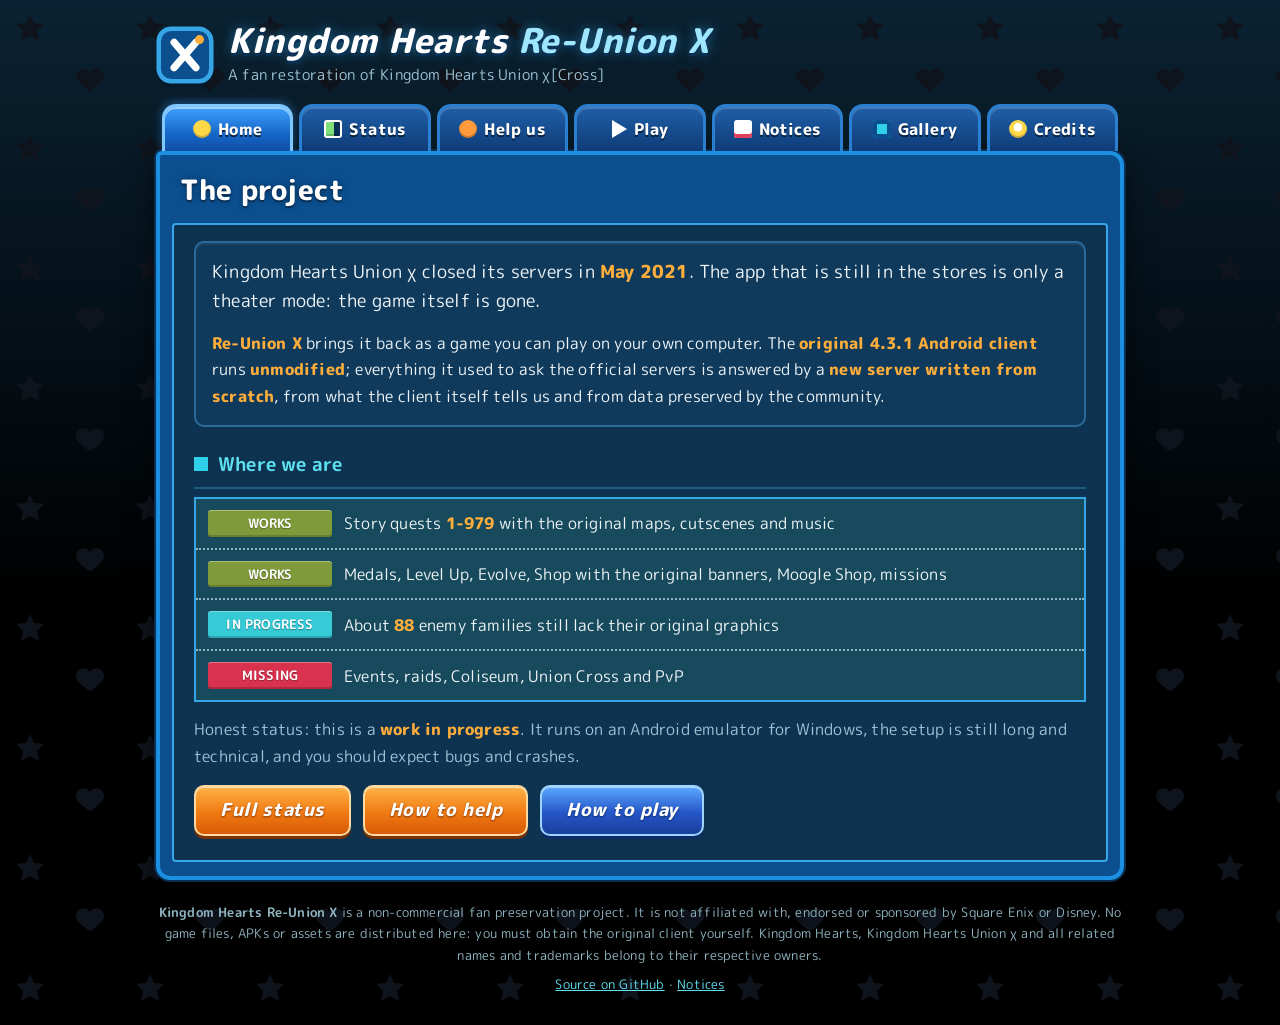
==== docs/index.html @ 9ff06677 "Project portal "Kingdom Hearts Re-Union X" on GitHub Pages (docs/index.html) Static site in the game" ====
<!doctype html>
<html lang="en">
<head>
<meta charset="utf-8">
<meta name="viewport" content="width=device-width,initial-scale=1">
<title>Kingdom Hearts Re-Union X</title>
<meta name="description" content="Kingdom Hearts Re-Union X: a non-commercial fan restoration of Kingdom Hearts Union χ. The original 4.3.1 client, unmodified, talks to a server written from scratch. Story quests 1-979 are playable again.">
<meta name="theme-color" content="#0b4f8f">
<meta property="og:type" content="website">
<meta property="og:title" content="Kingdom Hearts Re-Union X">
<meta property="og:description" content="Fan restoration of Kingdom Hearts Union χ: the original client and a new server. Story quests 1-979 are playable again. Status, how to help, how to play.">
<meta property="og:url" content="https://kxos.github.io/KH-UX-Dark-Road-Restoration/">
<meta name="twitter:card" content="summary">
<link rel="icon" type="image/svg+xml" href="data:image/svg+xml,%3Csvg%20xmlns='http://www.w3.org/2000/svg'%20viewBox='0%200%2064%2064'%3E%3Crect%20x='3'%20y='3'%20width='58'%20height='58'%20rx='14'%20fill='%230b4f8f'%20stroke='%2336a6e6'%20stroke-width='5'/%3E%3Cpath%20d='M20%2018l24%2028M44%2018L20%2046'%20stroke='%23fff'%20stroke-width='8'%20stroke-linecap='round'/%3E%3Ccircle%20cx='48'%20cy='15'%20r='5'%20fill='%23ffae3b'/%3E%3C/svg%3E">
<link rel="preconnect" href="https://fonts.googleapis.com">
<link rel="preconnect" href="https://fonts.gstatic.com" crossorigin>
<link rel="stylesheet" href="https://fonts.googleapis.com/css2?family=M+PLUS+Rounded+1c:wght@500;700;800&display=swap">
<link rel="stylesheet" href="site/style.css?v=1">
<script>document.documentElement.className += ' js';</script>
</head>
<body>
<!--
  Kingdom Hearts Re-Union X - project portal (GitHub Pages, served from docs/).
  Facts that change live in data files, not in this page:
    site/status.json   the status list (section Status); edit it and push, nothing to build.
    site/gallery.json  the gallery: [{"file": "name.png", "caption": "..."}], images in site/gallery/.
  See site/README.md. The Notices page (notices/) is generated by server/export-notices.js: do not edit it.
  No Square Enix / Disney assets here: the look is CSS and SVG drawn by hand.
-->
<header class="top">
  <div class="brand">
    <svg class="logo" viewBox="0 0 64 64" aria-hidden="true"><rect x="3" y="3" width="58" height="58" rx="14" fill="#0b4f8f" stroke="#36a6e6" stroke-width="5"/><path d="M20 18l24 28M44 18L20 46" stroke="#fff" stroke-width="8" stroke-linecap="round"/><circle cx="48" cy="15" r="5" fill="#ffae3b"/></svg>
    <div>
      <h1>Kingdom Hearts <span>Re-Union X</span></h1>
      <p class="sub">A fan restoration of Kingdom Hearts Union χ[Cross]</p>
    </div>
  </div>
  <nav class="tabs" aria-label="Sections">
    <a href="#home" data-tab="home"><i class="ic ic-home"></i>Home</a>
    <a href="#status" data-tab="status"><i class="ic ic-status"></i>Status</a>
    <a href="#help" data-tab="help"><i class="ic ic-help"></i>Help us</a>
    <a href="#play" data-tab="play"><i class="ic ic-play"></i>Play</a>
    <a href="#notices" data-tab="notices"><i class="ic ic-notices"></i>Notices</a>
    <a href="#gallery" data-tab="gallery"><i class="ic ic-gallery"></i>Gallery</a>
    <a href="#credits" data-tab="credits"><i class="ic ic-credits"></i>Credits</a>
  </nav>
</header>

<main>

<!-- 1. HOME -->
<section class="frame" id="sec-home" data-section="home">
  <h2 class="ttl">The project</h2>
  <div class="inner">
    <div class="card">
      <p class="lead">Kingdom Hearts Union χ closed its servers in <b class="k">May 2021</b>. The app that is still in the stores is only a theater mode: the game itself is gone.</p>
      <p><b class="k">Re-Union X</b> brings it back as a game you can play on your own computer. The <b class="k">original 4.3.1 Android client</b> runs <b class="k">unmodified</b>; everything it used to ask the official servers is answered by a <b class="k">new server written from scratch</b>, from what the client itself tells us and from data preserved by the community.</p>
    </div>
    <h3 class="sq">Where we are</h3>
    <ul class="rows">
      <li><span class="tag t-update">WORKS</span><span class="x">Story quests <b class="k">1-979</b> with the original maps, cutscenes and music</span></li>
      <li><span class="tag t-update">WORKS</span><span class="x">Medals, Level Up, Evolve, Shop with the original banners, Moogle Shop, missions</span></li>
      <li><span class="tag t-event">IN PROGRESS</span><span class="x">About <b class="k">88</b> enemy families still lack their original graphics</span></li>
      <li><span class="tag t-important">MISSING</span><span class="x">Events, raids, Coliseum, Union Cross and PvP</span></li>
    </ul>
    <p class="note">Honest status: this is a <b class="k">work in progress</b>. It runs on an Android emulator for Windows, the setup is still long and technical, and you should expect bugs and crashes.</p>
    <div class="btns">
      <a class="btn btn-orange" href="#status">Full status</a>
      <a class="btn btn-orange" href="#help">How to help</a>
      <a class="btn" href="#play">How to play</a>
    </div>
  </div>
</section>

<!-- 2. STATUS (data: site/status.json) -->
<section class="frame" id="sec-status" data-section="status">
  <h2 class="ttl">Status</h2>
  <div class="inner">
    <div class="meter" id="meter"><span class="ml">Areas working</span><span class="mb"><span class="mf" id="meter-fill"></span></span><span class="mv" id="meter-val">-</span></div>
    <p class="note" id="status-summary">Loading the status list...</p>
    <div id="status-list"></div>
    <noscript><p class="note">The status list needs JavaScript. The same facts are in the <a href="https://github.com/Kxos/KH-UX-Dark-Road-Restoration#status">README</a>.</p></noscript>
    <p class="small">Details: <a href="https://github.com/Kxos/KH-UX-Dark-Road-Restoration#status">README</a> &middot; <a href="https://github.com/Kxos/KH-UX-Dark-Road-Restoration/blob/main/docs/ISSUES.md">open issues</a> &middot; <a href="https://github.com/Kxos/KH-UX-Dark-Road-Restoration/blob/main/HANDOFF.md">current work</a></p>
  </div>
</section>

<!-- 3. HOW YOU CAN HELP -->
<section class="frame" id="sec-help" data-section="help">
  <h2 class="ttl">How you can help</h2>
  <div class="inner">
    <div class="card">
      <p class="lead">Most of the game was downloaded from the servers after install and was never inside the app. Part of it is now <b class="k">lost</b> from every public archive. If you played KHUx, your old phone or backup may hold the missing pieces.</p>
    </div>
    <h3 class="sq">What we are looking for</h3>
    <ul class="rows arrows">
      <li><span class="tag t-important">MOST WANTED</span><span class="x">A <b class="k">files/r/</b> folder or <b class="k">misc.mp4</b> from a KHUx install (Global or JP, any version), or a <b class="k">device backup</b> that contains one</span></li>
      <li><span class="tag t-important">MOST WANTED</span><span class="x">Graphics of about <b class="k">88 enemy families</b> of quests 526-979: Gearbits, Flappy Bugs, Cy-Bugs, King Candy, Jafar, Dragon Maleficent, Darkness, Ephemer &amp; Skuld...</span></li>
      <li><span class="tag t-event">EVENTS</span><span class="x">Screenshots, videos, rules and rewards of <b class="k">events, raids, Coliseum, Union Cross and PvP</b></span></li>
      <li><span class="tag t-info">TECHNICAL</span><span class="x"><b class="k">Network captures</b> of the game talking to the official servers</span></li>
      <li><span class="tag t-campaign">ANYTHING</span><span class="x">Your own screenshots and videos of any screen of the game, any year</span></li>
    </ul>
    <h3 class="sq">Where a file could still be</h3>
    <div class="card">
      <p>On Android the downloaded data lived in <b class="k path">Android/data/com.square_enix.android_googleplay.khuxww/files/r/</b> (JP: the same path with the JP package). Old phones, SD cards, Titanium/adb backups and PC copies of the phone are all worth a look. Do not post game files publicly: open an issue and we will agree on a private way to share them.</p>
    </div>
    <h3 class="sq">Get in touch</h3>
    <div class="btns">
      <a class="btn btn-orange" href="https://github.com/Kxos/KH-UX-Dark-Road-Restoration/issues">Open a GitHub issue</a>
      <a class="btn" href="https://www.reddit.com/r/KingdomHearts/comments/1xcbwjg/help_khux_is_playable_again_story_1979_looking/">The Reddit post</a>
    </div>
  </div>
</section>

<!-- 4. HOW TO PLAY + BUGS -->
<section class="frame" id="sec-play" data-section="play">
  <h2 class="ttl">How to play</h2>
  <div class="inner">
    <div class="card">
      <p class="lead">Today the setup is <b class="k">long and complex</b>: an Android emulator on Windows, the original client that you must obtain yourself, the server of this project and a few network settings. When the work is finished it will be simplified with a <b class="k">launcher</b>.</p>
      <p>This is a <b class="k">work in progress</b>: expect bugs, crashes and screens that are not there yet. No game files are distributed here.</p>
    </div>
    <div class="btns">
      <a class="btn btn-orange" href="https://github.com/Kxos/KH-UX-Dark-Road-Restoration/blob/main/docs/SETUP.md">Setup guide</a>
    </div>
    <h3 class="sq">Found a bug?</h3>
    <p>Report it with the bug form on GitHub. A good report has:</p>
    <ul class="rows checks">
      <li><span class="x">What you did, step by step, and what you expected</span></li>
      <li><span class="x">What happened instead (error popup, crash, wrong screen)</span></li>
      <li><span class="x">Where: screen, <b class="k">quest number</b>, medal or banner involved</span></li>
      <li><span class="x">A <b class="k">screenshot or video</b>, if you can</span></li>
      <li><span class="x">The <b class="k">server log</b> around the moment of the problem</span></li>
      <li><span class="x">Your setup: emulator and version, Windows version, project version (commit)</span></li>
    </ul>
    <div class="btns">
      <a class="btn btn-orange" href="https://github.com/Kxos/KH-UX-Dark-Road-Restoration/issues/new?template=bug_report.yml">Report a bug</a>
    </div>
  </div>
</section>

<!-- 5. NOTICES (generated page in notices/) -->
<section class="frame" id="sec-notices" data-section="notices">
  <h2 class="ttl">Notices</h2>
  <div class="inner">
    <p>The same Notices you read inside the game: how the restored game works and <b class="k">every place where it differs from the original</b>.</p>
    <div class="btns"><a class="btn btn-orange" href="notices/">Open the Notices</a></div>
    <div class="embed"><iframe id="notices-frame" title="In-game Notices" data-src="notices/" loading="lazy"></iframe></div>
  </div>
</section>

<!-- 6. GALLERY (data: site/gallery.json, images in site/gallery/) -->
<section class="frame" id="sec-gallery" data-section="gallery">
  <h2 class="ttl">Gallery</h2>
  <div class="inner">
    <div id="gallery-grid" class="grid"></div>
    <div id="gallery-empty" class="empty">
      <svg viewBox="0 0 120 90" aria-hidden="true"><rect x="6" y="14" width="108" height="70" rx="12" fill="#0d3350" stroke="#36a6e6" stroke-width="4"/><rect x="40" y="6" width="40" height="14" rx="5" fill="#36a6e6"/><circle cx="60" cy="49" r="20" fill="#0b4f8f" stroke="#9fd4ff" stroke-width="4"/><circle cx="60" cy="49" r="9" fill="#2fd0e8"/><circle cx="96" cy="28" r="4" fill="#ffae3b"/></svg>
      <p class="big">Screenshots coming soon</p>
      <p>We are capturing the restored game screen by screen. Come back in a few days.</p>
    </div>
  </div>
</section>

<!-- 7. CREDITS -->
<section class="frame" id="sec-credits" data-section="credits">
  <h2 class="ttl">Credits</h2>
  <div class="inner">
    <p>This restoration stands on the work of people who preserved and documented the game long before us.</p>
    <ul class="rows credits">
      <li><span class="tag t-info">thethiny</span><span class="x"><a href="https://github.com/thethiny/KHUxTools">KHUxTools</a>, <a href="https://github.com/thethiny/KHUx-Server">KHUx-Server</a>, <a href="https://github.com/thethiny/KHUx-Recomp">KHUx-Recomp</a>, <a href="https://github.com/thethiny/Modding-Database">Modding-Database</a> and the shared KHUx data archive (JP 4.3.1 data, stage maps, master data, research journal). Most of what this server sends comes from the formats and data he documented.</span></li>
      <li><span class="tag t-info">Roboloid &amp; Ultimadei</span><span class="x">The <a href="https://roboloid.github.io/khux/">Roboloid KHUχ database</a>: medal data, multipliers, special attack conditions.</span></li>
      <li><span class="tag t-info">KHUX Wiki</span><span class="x"><a href="https://www.khuxwiki.com/">khuxwiki.com</a>: quests, medals, special attacks and events used as references.</span></li>
      <li><span class="tag t-info">KH Wiki</span><span class="x"><a href="https://www.khwiki.com/">khwiki.com</a>: the wider Kingdom Hearts reference.</span></li>
      <li><span class="tag t-campaign">Community</span><span class="x">Everyone who kept videos, screenshots, guides and backups of the game, and everyone who answers the call for missing files.</span></li>
    </ul>
    <div class="btns"><a class="btn" href="https://github.com/Kxos/KH-UX-Dark-Road-Restoration">Project on GitHub</a></div>
  </div>
</section>

</main>

<footer class="legal">
  <p><b>Kingdom Hearts Re-Union X</b> is a non-commercial fan preservation project. It is not affiliated with, endorsed or sponsored by Square Enix or Disney. No game files, APKs or assets are distributed here: you must obtain the original client yourself. Kingdom Hearts, Kingdom Hearts Union χ and all related names and trademarks belong to their respective owners.</p>
  <p><a href="https://github.com/Kxos/KH-UX-Dark-Road-Restoration">Source on GitHub</a> &middot; <a href="notices/">Notices</a></p>
</footer>

<div id="lightbox" class="lightbox" hidden>
  <button class="lb-close" type="button" aria-label="Close"></button>
  <button class="lb-nav lb-prev" type="button" aria-label="Previous"></button>
  <figure id="lb-fig"><figcaption id="lb-cap"></figcaption></figure>
  <button class="lb-nav lb-next" type="button" aria-label="Next"></button>
</div>

<script src="site/app.js?v=1"></script>
</body>
</html>
---- docs/site/style.css ----
/* Kingdom Hearts Re-Union X portal. Look taken from the in-game menus (Notices, Missions):
   deep blue panels with bright blue rounded borders, dotted row separators, coloured tags,
   orange keywords, red arrows, blue/orange gradient buttons. CSS and hand-drawn SVG only. */
:root{
  --bg:#000;--panel:#0b4f8f;--panel-edge:#1d8fe0;--panel-dark:#0a2f55;--inner:#0d3350;--row:#174a5c;
  --cyan:#5fe0f0;--sq:#2fd0e8;--text:#eef4f7;--muted:#9fc3d6;--dots:#8fb3c0;--key:#ffae3b;--arrow:#e8242c;
  --t-event:#36c9d6;--t-campaign:#8a3fc4;--t-update:#7f9a3a;--t-important:#d8324f;--t-info:#3f7fd0;
  --font:"M PLUS Rounded 1c",system-ui,-apple-system,"Segoe UI",Roboto,sans-serif;
}
*{box-sizing:border-box}
html{scroll-behavior:smooth}
body{margin:0;color:var(--text);font:16px/1.65 var(--font);letter-spacing:.2px;background-color:var(--bg);
  /* hand-drawn pattern: small stars and hearts on black, like the menu backdrop */
  background-image:url("data:image/svg+xml,%3Csvg xmlns='http://www.w3.org/2000/svg' width='120' height='120'%3E%3Cg fill='%230f141c'%3E%3Cpath d='M30 14l4 9 10 1-7 7 2 10-9-5-9 5 2-10-7-7 10-1z'/%3E%3Cpath d='M90 72c-4-6-14-4-14 4 0 7 14 15 14 15s14-8 14-15c0-8-10-10-14-4z'/%3E%3C/g%3E%3C/svg%3E"),
    linear-gradient(#0a2233,#000 600px);
  background-repeat:repeat,no-repeat;min-height:100vh;overflow-x:hidden}
a{color:var(--cyan)}
a:hover{color:#fff}
b.k,.k{color:var(--key);font-weight:800}
.path{word-break:break-all}

/* header */
.top{max-width:1000px;margin:0 auto;padding:22px 16px 0}
.brand{display:flex;align-items:center;gap:14px;margin-bottom:16px}
.logo{width:58px;height:58px;flex:none;filter:drop-shadow(0 3px 0 #04182c)}
h1{margin:0;font-size:34px;line-height:1.1;font-weight:800;font-style:italic;color:#fff;letter-spacing:.5px;
  text-shadow:0 3px 0 #0a2f55,0 0 12px rgba(54,166,230,.55)}
h1 span{color:#9fe6ff}
.sub{margin:4px 0 0;color:var(--muted);font-size:15px}

/* tab bar, like the Daily / Weekly / Limited tabs */
.tabs{display:flex;gap:6px;flex-wrap:wrap;padding:0 6px}
.tabs a{flex:1 1 0;min-width:0;display:flex;align-items:center;justify-content:center;gap:7px;padding:9px 6px 8px;
  color:#fff;text-decoration:none;font-weight:800;font-size:16px;white-space:nowrap;
  border:3px solid #2a7fd0;border-bottom:0;border-radius:14px 14px 0 0;
  background:linear-gradient(#1f5fa8,#0f3c78);text-shadow:0 2px 0 #06213f;
  box-shadow:inset 0 2px 0 rgba(255,255,255,.18)}
.tabs a:hover{background:linear-gradient(#2a72c4,#144a8e)}
.tabs a.on{background:linear-gradient(#3fa2ff,#1667c8 60%,#0f4fa6);border-color:#7fc8ff;
  box-shadow:inset 0 2px 0 rgba(255,255,255,.5),0 -2px 10px rgba(63,162,255,.4)}
.ic{display:inline-block;width:18px;height:18px;flex:none;background:#ffd84a;border-radius:50%;
  box-shadow:inset 0 -2px 0 rgba(0,0,0,.2)}
.ic-status{border-radius:3px;background:linear-gradient(90deg,#7fe07a 60%,#0a2f55 60%);border:2px solid #fff}
.ic-help{background:#ff9a3b}
.ic-play{border-radius:0;background:none;width:0;height:0;border-style:solid;border-width:9px 0 9px 15px;border-color:transparent transparent transparent #fff;box-shadow:none}
.ic-notices{border-radius:3px;background:#fff;box-shadow:inset 0 -4px 0 #e0405a}
.ic-gallery{border-radius:4px;background:#2fd0e8;box-shadow:inset 0 0 0 4px #0b4f8f}
.ic-credits{background:radial-gradient(circle at 50% 40%,#fff 30%,#ffd84a 32%)}

/* panels, like the Notices frame */
main{max-width:1000px;margin:0 auto;padding:0 16px}
.frame{border:4px solid var(--panel-edge);border-radius:14px;background:var(--panel);padding:8px 12px 14px;
  box-shadow:0 0 0 2px var(--panel-dark),0 8px 30px rgba(0,0,0,.6);margin:0 0 22px;scroll-margin-top:12px}
.js .frame{display:none;border-top-left-radius:6px}
.js .frame.on{display:block}
.ttl{margin:0;font-size:28px;font-weight:800;color:#fff;text-shadow:0 2px 0 var(--panel-dark),0 0 6px rgba(0,0,0,.4);padding:4px 8px 10px}
.inner{background:var(--inner);border:2px solid #36a6e6;border-radius:4px;padding:16px 20px 20px}
p{margin:0 0 14px}
.lead{font-size:18px}
.note{color:var(--muted)}
.small{font-size:14px;color:var(--muted);margin:14px 0 0}
h3.sq{color:var(--cyan);font-size:19px;margin:22px 0 8px;padding-bottom:6px;border-bottom:2px solid #1e5f80}
h3.sq:before{content:"";display:inline-block;width:14px;height:14px;background:var(--sq);margin-right:10px;vertical-align:0}
.card{background:#0f3a5c;border:2px solid #2a6a9a;border-radius:10px;padding:14px 16px 2px;margin:0 0 6px;
  box-shadow:inset 0 2px 0 rgba(255,255,255,.06)}

/* rows with dotted separators and coloured tags */
.rows{list-style:none;margin:0 0 14px;padding:0;background:var(--row);border:2px solid #36a6e6}
.rows li{display:flex;align-items:center;gap:12px;padding:11px 12px;border-bottom:2px dotted var(--dots)}
.rows li:last-child{border-bottom:0}
.rows .x{flex:1;min-width:0}
.tag{flex:none;display:inline-block;min-width:124px;text-align:center;font-size:13px;font-weight:700;line-height:1.3;padding:5px 8px;border-radius:3px;color:#fff;
  box-shadow:inset 0 1px 0 rgba(255,255,255,.35),inset 0 -2px 0 rgba(0,0,0,.18);text-shadow:0 1px 1px rgba(0,0,0,.35)}
.t-event{background:var(--t-event)}.t-campaign{background:var(--t-campaign)}.t-update{background:var(--t-update)}
.t-important{background:var(--t-important)}.t-info{background:var(--t-info)}
.arrows li:after{content:"";flex:none;width:0;height:0;border-style:solid;border-width:8px 0 8px 13px;border-color:transparent transparent transparent var(--arrow)}
.checks li:before{content:"";flex:none;width:18px;height:18px;border-radius:4px;border:2px solid var(--sq);
  background:linear-gradient(135deg,transparent 45%,var(--sq) 45% 60%,transparent 60%)}
.credits .tag{min-width:150px}

/* buttons: blue like BACK, orange like Sort / Swap Gear */
.btns{display:flex;flex-wrap:wrap;gap:12px;margin:16px 0 4px}
.btn{display:inline-block;padding:8px 24px 9px;border-radius:10px;border:2px solid #9fd4ff;color:#fff;text-decoration:none;
  font-weight:800;font-style:italic;font-size:18px;letter-spacing:.5px;
  background:linear-gradient(#5aa8ff,#2556c8 55%,#1b3f9c);box-shadow:0 3px 0 #0b2a66,inset 0 1px 0 rgba(255,255,255,.5);text-shadow:0 1px 2px #0a2a6a}
.btn:hover{color:#fff;filter:brightness(1.12)}
.btn:active{transform:translateY(2px);box-shadow:0 1px 0 #0b2a66}
.btn-orange{border-color:#ffd9a0;background:linear-gradient(#ffb347,#f07a12 55%,#d85a06);box-shadow:0 3px 0 #7a3000,inset 0 1px 0 rgba(255,255,255,.55);text-shadow:0 1px 2px #7a3000}
.btn-orange:active{box-shadow:0 1px 0 #7a3000}

/* status */
.meter{display:flex;align-items:center;gap:14px;background:#0a2440;border:2px solid #2a6a9a;border-radius:30px;padding:8px 18px;margin:0 0 14px;font-weight:700}
.ml{white-space:nowrap}
.mb{flex:1;height:14px;border-radius:8px;background:#04182c;box-shadow:inset 0 2px 3px rgba(0,0,0,.6);overflow:hidden}
.mf{display:block;height:100%;width:0;border-radius:8px;background:linear-gradient(#b8f070,#5bbf2a);transition:width .8s}
.mv{white-space:nowrap;font-size:18px}
.group{margin:18px 0 0}
.st{display:grid;grid-template-columns:auto 1fr auto;gap:4px 14px;align-items:center}
.st .tag{grid-row:span 2;align-self:start;margin-top:2px}
.st .n{font-weight:800;color:#fff;font-size:17px}
.st .d{grid-column:2/4;color:var(--text);font-size:15px}
.st .c{font-size:14px;color:var(--muted);white-space:nowrap}
.bar{grid-column:2/4;height:8px;border-radius:5px;background:#04182c;overflow:hidden;margin-top:2px}
.bar i{display:block;height:100%;border-radius:5px}
.s-done .bar i{background:linear-gradient(#b8f070,#5bbf2a)}
.s-progress .bar i{background:linear-gradient(#8ff3ff,#22b6d0)}
.s-missing .bar i{background:#5a2030}
.rows.status li{display:block}
.st.nobar .bar{display:none}

/* notices embed */
.embed{margin-top:14px;border:2px solid #36a6e6;border-radius:6px;overflow:hidden;background:#000}
.embed iframe{display:block;width:100%;height:70vh;min-height:420px;border:0}

/* gallery */
.grid{display:grid;grid-template-columns:repeat(auto-fill,minmax(220px,1fr));gap:14px}
.grid button{all:unset;cursor:pointer;display:block;border:3px solid #36a6e6;border-radius:8px;overflow:hidden;background:#0a2440}
.grid button:focus-visible{outline:3px solid var(--key)}
.grid img{display:block;width:100%;aspect-ratio:16/9;object-fit:cover}
.grid span{display:block;padding:6px 10px;font-size:14px;color:var(--text)}
.empty{text-align:center;padding:26px 10px 10px}
.empty svg{width:130px;height:auto}
.empty .big{font-size:24px;font-weight:800;color:#fff;text-shadow:0 2px 0 var(--panel-dark);margin:10px 0 6px}
.empty p{color:var(--muted)}
.lightbox{position:fixed;inset:0;z-index:10;background:rgba(0,8,20,.92);display:flex;align-items:center;justify-content:center;padding:56px 16px 16px}
.lightbox[hidden]{display:none}
.lightbox figure{margin:0;max-width:min(1200px,100%);text-align:center}
.lightbox img{max-width:100%;max-height:78vh;border:4px solid var(--panel-edge);border-radius:10px;background:#000}
.lightbox figcaption{margin-top:10px;color:var(--text)}
.lb-close{position:absolute;top:10px;right:14px;width:46px;height:46px;border-radius:50%;cursor:pointer;
  border:3px solid #fff;background:radial-gradient(circle at 50% 35%,#6fc3ff,#1d6fd0 70%);box-shadow:0 2px 6px rgba(0,0,0,.6)}
.lb-close:before,.lb-close:after{content:"";position:absolute;left:50%;top:50%;width:24px;height:5px;margin:-2.5px 0 0 -12px;background:#fff;border-radius:3px;transform:rotate(45deg)}
.lb-close:after{transform:rotate(-45deg)}
.lb-nav{flex:none;width:44px;height:64px;border:0;background:none;cursor:pointer;position:relative}
.lb-nav:before{content:"";position:absolute;left:50%;top:50%;margin:-14px 0 0 -9px;border-style:solid;border-width:14px 0 14px 20px;border-color:transparent transparent transparent var(--arrow)}
.lb-prev{transform:scaleX(-1)}

/* footer */
.legal{max-width:1000px;margin:6px auto 30px;padding:0 16px;color:#8fb3c0;font-size:13px;text-align:center}
.legal p{margin:0 0 8px}

@media (max-width:700px){
  .top{padding-top:16px}
  h1{font-size:25px}
  .logo{width:46px;height:46px}
  .sub{font-size:13px}
  .tabs{gap:4px;padding:0}
  .tabs a{flex:1 1 22%;font-size:13px;padding:7px 4px;border-radius:10px 10px 0 0;border-width:2px;gap:5px}
  .tabs a .ic{width:13px;height:13px}
  .tabs a .ic-play{border-width:7px 0 7px 11px}
  .frame{padding:6px 6px 10px;border-width:3px}
  .js .frame{border-top-left-radius:14px}
  .ttl{font-size:23px}
  .inner{padding:12px 12px 14px}
  .lead{font-size:16px}
  .rows li{flex-wrap:wrap;gap:6px 10px;padding:10px}
  .rows .x{flex-basis:100%}
  .arrows li:after{display:none}
  .checks li{flex-wrap:nowrap}
  .checks .x{flex-basis:auto}
  .tag,.credits .tag{min-width:0;font-size:12px;padding:3px 10px}
  .st{grid-template-columns:1fr auto}
  .st .tag{grid-row:auto;justify-self:start}
  .st .n{grid-column:1/3}
  .st .d,.bar{grid-column:1/3}
  .st .c{grid-column:2;grid-row:1}
  .btn{font-size:16px;padding:7px 18px 8px}
  .meter{padding:6px 12px;gap:10px;font-size:14px}
  .embed iframe{height:65vh;min-height:360px}
}
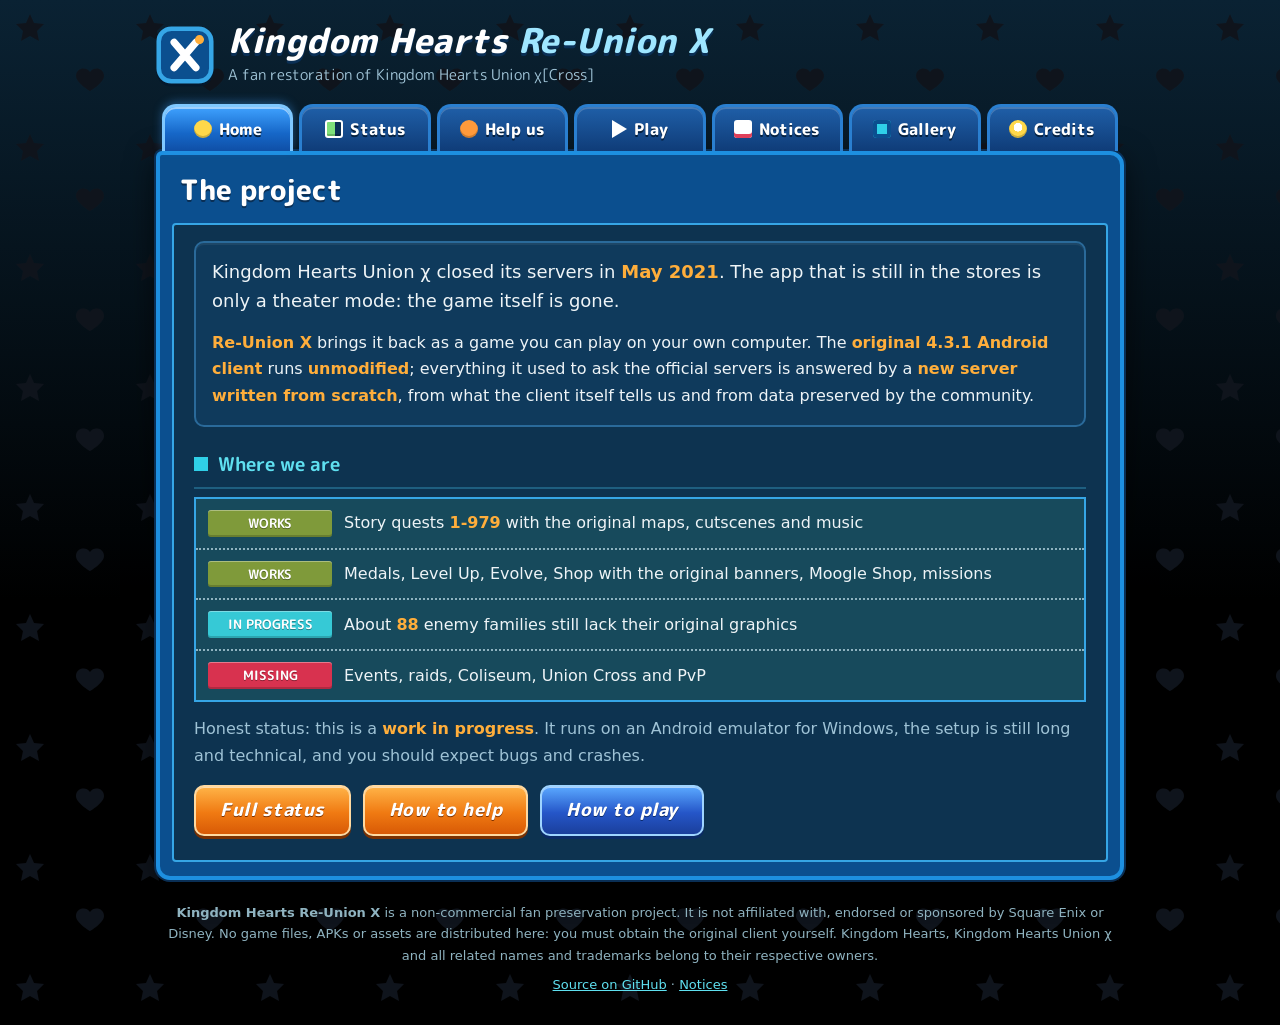
==== commit 03551db4: "Portal: system font for body text and crisp text shadows (text looked blurry) Co-Authored-By: Claude" ====
--- a/docs/index.html
+++ b/docs/index.html
@@ -15,7 +15,7 @@
 <link rel="preconnect" href="https://fonts.googleapis.com">
 <link rel="preconnect" href="https://fonts.gstatic.com" crossorigin>
 <link rel="stylesheet" href="https://fonts.googleapis.com/css2?family=M+PLUS+Rounded+1c:wght@500;700;800&display=swap">
-<link rel="stylesheet" href="site/style.css?v=1">
+<link rel="stylesheet" href="site/style.css?v=2">
 <script>document.documentElement.className += ' js';</script>
 </head>
 <body>
--- a/docs/site/style.css
+++ b/docs/site/style.css
@@ -6,10 +6,12 @@
   --cyan:#5fe0f0;--sq:#2fd0e8;--text:#eef4f7;--muted:#9fc3d6;--dots:#8fb3c0;--key:#ffae3b;--arrow:#e8242c;
   --t-event:#36c9d6;--t-campaign:#8a3fc4;--t-update:#7f9a3a;--t-important:#d8324f;--t-info:#3f7fd0;
   --font:"M PLUS Rounded 1c",system-ui,-apple-system,"Segoe UI",Roboto,sans-serif;
+  /* body text: the system UI font (the rounded font is blurry at small sizes on Windows) */
+  --font-body:"Segoe UI",system-ui,-apple-system,Roboto,"Helvetica Neue",Arial,sans-serif;
 }
 *{box-sizing:border-box}
 html{scroll-behavior:smooth}
-body{margin:0;color:var(--text);font:16px/1.65 var(--font);letter-spacing:.2px;background-color:var(--bg);
+body{margin:0;color:var(--text);font:16px/1.65 var(--font-body);background-color:var(--bg);
   /* hand-drawn pattern: small stars and hearts on black, like the menu backdrop */
   background-image:url("data:image/svg+xml,%3Csvg xmlns='http://www.w3.org/2000/svg' width='120' height='120'%3E%3Cg fill='%230f141c'%3E%3Cpath d='M30 14l4 9 10 1-7 7 2 10-9-5-9 5 2-10-7-7 10-1z'/%3E%3Cpath d='M90 72c-4-6-14-4-14 4 0 7 14 15 14 15s14-8 14-15c0-8-10-10-14-4z'/%3E%3C/g%3E%3C/svg%3E"),
     linear-gradient(#0a2233,#000 600px);
@@ -24,7 +26,7 @@
 .brand{display:flex;align-items:center;gap:14px;margin-bottom:16px}
 .logo{width:58px;height:58px;flex:none;filter:drop-shadow(0 3px 0 #04182c)}
 h1{margin:0;font-size:34px;line-height:1.1;font-weight:800;font-style:italic;color:#fff;letter-spacing:.5px;
-  text-shadow:0 3px 0 #0a2f55,0 0 12px rgba(54,166,230,.55)}
+  text-shadow:0 3px 0 #0a2f55}
 h1 span{color:#9fe6ff}
 .sub{margin:4px 0 0;color:var(--muted);font-size:15px}
 
@@ -53,7 +55,7 @@
   box-shadow:0 0 0 2px var(--panel-dark),0 8px 30px rgba(0,0,0,.6);margin:0 0 22px;scroll-margin-top:12px}
 .js .frame{display:none;border-top-left-radius:6px}
 .js .frame.on{display:block}
-.ttl{margin:0;font-size:28px;font-weight:800;color:#fff;text-shadow:0 2px 0 var(--panel-dark),0 0 6px rgba(0,0,0,.4);padding:4px 8px 10px}
+.ttl{margin:0;font-size:28px;font-weight:800;color:#fff;text-shadow:0 2px 0 var(--panel-dark);padding:4px 8px 10px}
 .inner{background:var(--inner);border:2px solid #36a6e6;border-radius:4px;padding:16px 20px 20px}
 p{margin:0 0 14px}
 .lead{font-size:18px}
@@ -70,7 +72,7 @@
 .rows li:last-child{border-bottom:0}
 .rows .x{flex:1;min-width:0}
 .tag{flex:none;display:inline-block;min-width:124px;text-align:center;font-size:13px;font-weight:700;line-height:1.3;padding:5px 8px;border-radius:3px;color:#fff;
-  box-shadow:inset 0 1px 0 rgba(255,255,255,.35),inset 0 -2px 0 rgba(0,0,0,.18);text-shadow:0 1px 1px rgba(0,0,0,.35)}
+  box-shadow:inset 0 1px 0 rgba(255,255,255,.35),inset 0 -2px 0 rgba(0,0,0,.18);text-shadow:0 1px 0 rgba(0,0,0,.35)}
 .t-event{background:var(--t-event)}.t-campaign{background:var(--t-campaign)}.t-update{background:var(--t-update)}
 .t-important{background:var(--t-important)}.t-info{background:var(--t-info)}
 .arrows li:after{content:"";flex:none;width:0;height:0;border-style:solid;border-width:8px 0 8px 13px;border-color:transparent transparent transparent var(--arrow)}
@@ -82,10 +84,10 @@
 .btns{display:flex;flex-wrap:wrap;gap:12px;margin:16px 0 4px}
 .btn{display:inline-block;padding:8px 24px 9px;border-radius:10px;border:2px solid #9fd4ff;color:#fff;text-decoration:none;
   font-weight:800;font-style:italic;font-size:18px;letter-spacing:.5px;
-  background:linear-gradient(#5aa8ff,#2556c8 55%,#1b3f9c);box-shadow:0 3px 0 #0b2a66,inset 0 1px 0 rgba(255,255,255,.5);text-shadow:0 1px 2px #0a2a6a}
+  background:linear-gradient(#5aa8ff,#2556c8 55%,#1b3f9c);box-shadow:0 3px 0 #0b2a66,inset 0 1px 0 rgba(255,255,255,.5);text-shadow:0 1px 0 #0a2a6a}
 .btn:hover{color:#fff;filter:brightness(1.12)}
 .btn:active{transform:translateY(2px);box-shadow:0 1px 0 #0b2a66}
-.btn-orange{border-color:#ffd9a0;background:linear-gradient(#ffb347,#f07a12 55%,#d85a06);box-shadow:0 3px 0 #7a3000,inset 0 1px 0 rgba(255,255,255,.55);text-shadow:0 1px 2px #7a3000}
+.btn-orange{border-color:#ffd9a0;background:linear-gradient(#ffb347,#f07a12 55%,#d85a06);box-shadow:0 3px 0 #7a3000,inset 0 1px 0 rgba(255,255,255,.55);text-shadow:0 1px 0 #7a3000}
 .btn-orange:active{box-shadow:0 1px 0 #7a3000}
 
 /* status */
@@ -168,3 +170,6 @@
   .meter{padding:6px 12px;gap:10px;font-size:14px}
   .embed iframe{height:65vh;min-height:360px}
 }
+
+/* the game-like rounded font only for titles, tabs, tags and buttons */
+h1,h2,h3,.ttl,.tab,.tabs,.tag,.btn,.big,.brand{font-family:var(--font)}
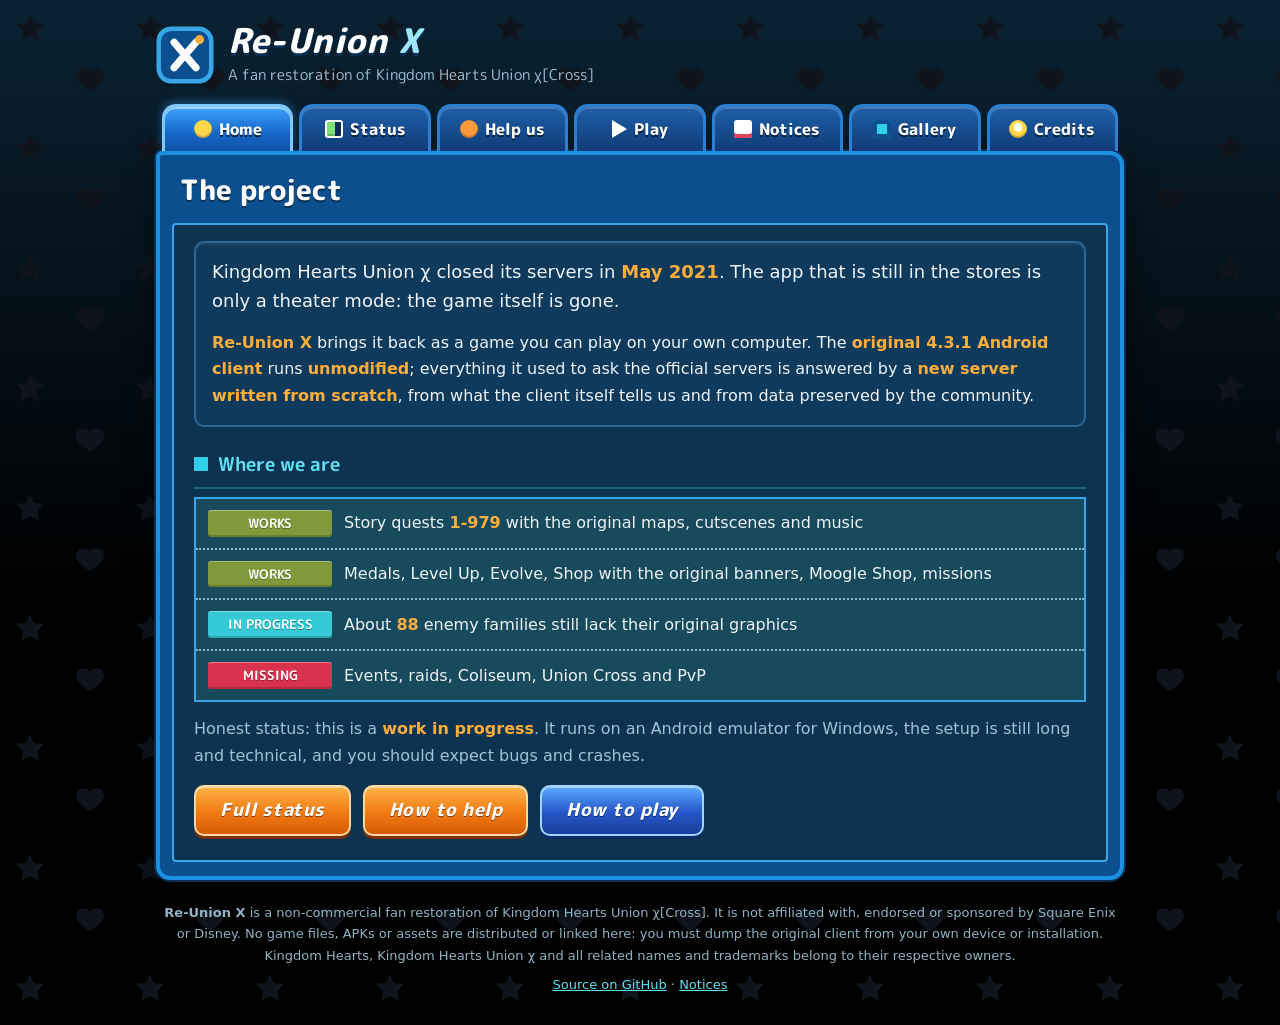
==== commit 8ee8580d: "Public project name: «Re-Union X» The portal (title, heading, Open Graph tags, footer, docs/site), R" ====
--- a/docs/index.html
+++ b/docs/index.html
@@ -3,11 +3,11 @@
 <head>
 <meta charset="utf-8">
 <meta name="viewport" content="width=device-width,initial-scale=1">
-<title>Kingdom Hearts Re-Union X</title>
-<meta name="description" content="Kingdom Hearts Re-Union X: a non-commercial fan restoration of Kingdom Hearts Union χ. The original 4.3.1 client, unmodified, talks to a server written from scratch. Story quests 1-979 are playable again.">
+<title>Re-Union X</title>
+<meta name="description" content="Re-Union X: a non-commercial fan restoration of Kingdom Hearts Union χ[Cross]. The original 4.3.1 client, unmodified, talks to a server written from scratch. Story quests 1-979 are playable again.">
 <meta name="theme-color" content="#0b4f8f">
 <meta property="og:type" content="website">
-<meta property="og:title" content="Kingdom Hearts Re-Union X">
+<meta property="og:title" content="Re-Union X">
 <meta property="og:description" content="Fan restoration of Kingdom Hearts Union χ: the original client and a new server. Story quests 1-979 are playable again. Status, how to help, how to play.">
 <meta property="og:url" content="https://kxos.github.io/KH-UX-Dark-Road-Restoration/">
 <meta name="twitter:card" content="summary">
@@ -20,7 +20,7 @@
 </head>
 <body>
 <!--
-  Kingdom Hearts Re-Union X - project portal (GitHub Pages, served from docs/).
+  Re-Union X - project portal (GitHub Pages, served from docs/).
   Facts that change live in data files, not in this page:
     site/status.json   the status list (section Status); edit it and push, nothing to build.
     site/gallery.json  the gallery: [{"file": "name.png", "caption": "..."}], images in site/gallery/.
@@ -31,7 +31,7 @@
   <div class="brand">
     <svg class="logo" viewBox="0 0 64 64" aria-hidden="true"><rect x="3" y="3" width="58" height="58" rx="14" fill="#0b4f8f" stroke="#36a6e6" stroke-width="5"/><path d="M20 18l24 28M44 18L20 46" stroke="#fff" stroke-width="8" stroke-linecap="round"/><circle cx="48" cy="15" r="5" fill="#ffae3b"/></svg>
     <div>
-      <h1>Kingdom Hearts <span>Re-Union X</span></h1>
+      <h1>Re-Union <span>X</span></h1>
       <p class="sub">A fan restoration of Kingdom Hearts Union χ[Cross]</p>
     </div>
   </div>
@@ -89,19 +89,17 @@
   <h2 class="ttl">How you can help</h2>
   <div class="inner">
     <div class="card">
-      <p class="lead">Most of the game was downloaded from the servers after install and was never inside the app. Part of it is now <b class="k">lost</b> from every public archive. If you played KHUx, your old phone or backup may hold the missing pieces.</p>
+      <p class="lead">Much of the game was downloaded from the servers after install and is now rebuilt by the project. What helps most is <b class="k">knowledge</b>: how screens, events and modes looked and worked. We ask only for information, never for game files.</p>
     </div>
     <h3 class="sq">What we are looking for</h3>
     <ul class="rows arrows">
-      <li><span class="tag t-important">MOST WANTED</span><span class="x">A <b class="k">files/r/</b> folder or <b class="k">misc.mp4</b> from a KHUx install (Global or JP, any version), or a <b class="k">device backup</b> that contains one</span></li>
-      <li><span class="tag t-important">MOST WANTED</span><span class="x">Graphics of about <b class="k">88 enemy families</b> of quests 526-979: Gearbits, Flappy Bugs, Cy-Bugs, King Candy, Jafar, Dragon Maleficent, Darkness, Ephemer &amp; Skuld...</span></li>
+      <li><span class="tag t-important">MOST WANTED</span><span class="x">Screenshots and videos of about <b class="k">88 enemy families</b> of quests 526-979: Gearbits, Flappy Bugs, Cy-Bugs, King Candy, Jafar, Dragon Maleficent, Darkness, Ephemer &amp; Skuld...</span></li>
       <li><span class="tag t-event">EVENTS</span><span class="x">Screenshots, videos, rules and rewards of <b class="k">events, raids, Coliseum, Union Cross and PvP</b></span></li>
-      <li><span class="tag t-info">TECHNICAL</span><span class="x"><b class="k">Network captures</b> of the game talking to the official servers</span></li>
+      <li><span class="tag t-info">KNOWLEDGE</span><span class="x"><b class="k">Guides</b>, notes and memories of how a mode or screen worked</span></li>
       <li><span class="tag t-campaign">ANYTHING</span><span class="x">Your own screenshots and videos of any screen of the game, any year</span></li>
     </ul>
-    <h3 class="sq">Where a file could still be</h3>
     <div class="card">
-      <p>On Android the downloaded data lived in <b class="k path">Android/data/com.square_enix.android_googleplay.khuxww/files/r/</b> (JP: the same path with the JP package). Old phones, SD cards, Titanium/adb backups and PC copies of the phone are all worth a look. Do not post game files publicly: open an issue and we will agree on a private way to share them.</p>
+      <p>Please do not send or post game files (APK, OBB, downloaded data, backups): we cannot accept them.</p>
     </div>
     <h3 class="sq">Get in touch</h3>
     <div class="btns">
@@ -116,7 +114,7 @@
   <h2 class="ttl">How to play</h2>
   <div class="inner">
     <div class="card">
-      <p class="lead">Today the setup is <b class="k">long and complex</b>: an Android emulator on Windows, the original client that you must obtain yourself, the server of this project and a few network settings. When the work is finished it will be simplified with a <b class="k">launcher</b>.</p>
+      <p class="lead">Today the setup is <b class="k">long and complex</b>: an Android emulator on Windows, the original client that you must dump from your own device, the server of this project and a few network settings. When the work is finished it will be simplified with a <b class="k">launcher</b>.</p>
       <p>This is a <b class="k">work in progress</b>: expect bugs, crashes and screens that are not there yet. No game files are distributed here.</p>
     </div>
     <div class="btns">
@@ -171,7 +169,7 @@
       <li><span class="tag t-info">Roboloid &amp; Ultimadei</span><span class="x">The <a href="https://roboloid.github.io/khux/">Roboloid KHUχ database</a>: medal data, multipliers, special attack conditions.</span></li>
       <li><span class="tag t-info">KHUX Wiki</span><span class="x"><a href="https://www.khuxwiki.com/">khuxwiki.com</a>: quests, medals, special attacks and events used as references.</span></li>
       <li><span class="tag t-info">KH Wiki</span><span class="x"><a href="https://www.khwiki.com/">khwiki.com</a>: the wider Kingdom Hearts reference.</span></li>
-      <li><span class="tag t-campaign">Community</span><span class="x">Everyone who kept videos, screenshots, guides and backups of the game, and everyone who answers the call for missing files.</span></li>
+      <li><span class="tag t-campaign">Community</span><span class="x">Everyone who kept videos, screenshots and guides of the game, and everyone who answers the call for missing files.</span></li>
     </ul>
     <div class="btns"><a class="btn" href="https://github.com/Kxos/KH-UX-Dark-Road-Restoration">Project on GitHub</a></div>
   </div>
@@ -180,7 +178,7 @@
 </main>
 
 <footer class="legal">
-  <p><b>Kingdom Hearts Re-Union X</b> is a non-commercial fan preservation project. It is not affiliated with, endorsed or sponsored by Square Enix or Disney. No game files, APKs or assets are distributed here: you must obtain the original client yourself. Kingdom Hearts, Kingdom Hearts Union χ and all related names and trademarks belong to their respective owners.</p>
+  <p><b>Re-Union X</b> is a non-commercial fan restoration of Kingdom Hearts Union χ[Cross]. It is not affiliated with, endorsed or sponsored by Square Enix or Disney. No game files, APKs or assets are distributed or linked here: you must dump the original client from your own device or installation. Kingdom Hearts, Kingdom Hearts Union χ and all related names and trademarks belong to their respective owners.</p>
   <p><a href="https://github.com/Kxos/KH-UX-Dark-Road-Restoration">Source on GitHub</a> &middot; <a href="notices/">Notices</a></p>
 </footer>
 
--- a/docs/site/style.css
+++ b/docs/site/style.css
@@ -1,4 +1,4 @@
-/* Kingdom Hearts Re-Union X portal. Look taken from the in-game menus (Notices, Missions):
+/* Re-Union X portal. Look taken from the in-game menus (Notices, Missions):
    deep blue panels with bright blue rounded borders, dotted row separators, coloured tags,
    orange keywords, red arrows, blue/orange gradient buttons. CSS and hand-drawn SVG only. */
 :root{
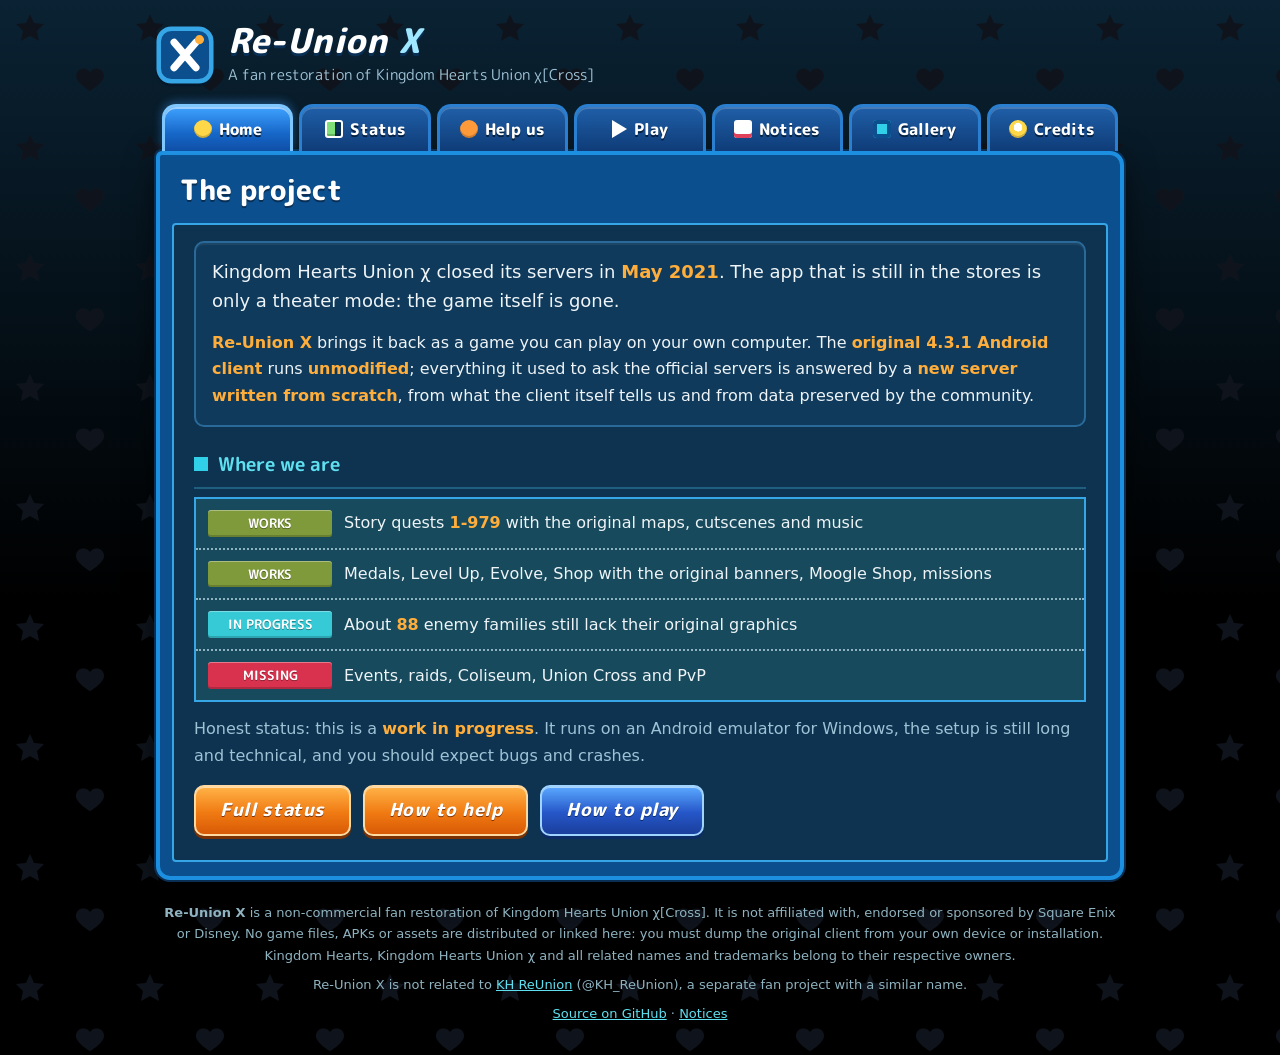
==== commit 93725a4f: "Name note: not related to the separate fan project KH ReUnion (@KH_ReUnion) Co-Authored-By: Claude O" ====
--- a/docs/index.html
+++ b/docs/index.html
@@ -9,7 +9,7 @@
 <meta property="og:type" content="website">
 <meta property="og:title" content="Re-Union X">
 <meta property="og:description" content="Fan restoration of Kingdom Hearts Union χ: the original client and a new server. Story quests 1-979 are playable again. Status, how to help, how to play.">
-<meta property="og:url" content="https://kxos.github.io/KH-UX-Dark-Road-Restoration/">
+<meta property="og:url" content="https://kxos.github.io/Re-Union-X/">
 <meta name="twitter:card" content="summary">
 <link rel="icon" type="image/svg+xml" href="data:image/svg+xml,%3Csvg%20xmlns='http://www.w3.org/2000/svg'%20viewBox='0%200%2064%2064'%3E%3Crect%20x='3'%20y='3'%20width='58'%20height='58'%20rx='14'%20fill='%230b4f8f'%20stroke='%2336a6e6'%20stroke-width='5'/%3E%3Cpath%20d='M20%2018l24%2028M44%2018L20%2046'%20stroke='%23fff'%20stroke-width='8'%20stroke-linecap='round'/%3E%3Ccircle%20cx='48'%20cy='15'%20r='5'%20fill='%23ffae3b'/%3E%3C/svg%3E">
 <link rel="preconnect" href="https://fonts.googleapis.com">
@@ -79,8 +79,8 @@
     <div class="meter" id="meter"><span class="ml">Areas working</span><span class="mb"><span class="mf" id="meter-fill"></span></span><span class="mv" id="meter-val">-</span></div>
     <p class="note" id="status-summary">Loading the status list...</p>
     <div id="status-list"></div>
-    <noscript><p class="note">The status list needs JavaScript. The same facts are in the <a href="https://github.com/Kxos/KH-UX-Dark-Road-Restoration#status">README</a>.</p></noscript>
-    <p class="small">Details: <a href="https://github.com/Kxos/KH-UX-Dark-Road-Restoration#status">README</a> &middot; <a href="https://github.com/Kxos/KH-UX-Dark-Road-Restoration/blob/main/docs/ISSUES.md">open issues</a> &middot; <a href="https://github.com/Kxos/KH-UX-Dark-Road-Restoration/blob/main/HANDOFF.md">current work</a></p>
+    <noscript><p class="note">The status list needs JavaScript. The same facts are in the <a href="https://github.com/Kxos/Re-Union-X#status">README</a>.</p></noscript>
+    <p class="small">Details: <a href="https://github.com/Kxos/Re-Union-X#status">README</a> &middot; <a href="https://github.com/Kxos/Re-Union-X/blob/main/docs/ISSUES.md">open issues</a> &middot; <a href="https://github.com/Kxos/Re-Union-X/blob/main/HANDOFF.md">current work</a></p>
   </div>
 </section>
 
@@ -103,7 +103,7 @@
     </div>
     <h3 class="sq">Get in touch</h3>
     <div class="btns">
-      <a class="btn btn-orange" href="https://github.com/Kxos/KH-UX-Dark-Road-Restoration/issues">Open a GitHub issue</a>
+      <a class="btn btn-orange" href="https://github.com/Kxos/Re-Union-X/issues">Open a GitHub issue</a>
       <a class="btn" href="https://www.reddit.com/r/KingdomHearts/comments/1xcbwjg/help_khux_is_playable_again_story_1979_looking/">The Reddit post</a>
     </div>
   </div>
@@ -118,7 +118,7 @@
       <p>This is a <b class="k">work in progress</b>: expect bugs, crashes and screens that are not there yet. No game files are distributed here.</p>
     </div>
     <div class="btns">
-      <a class="btn btn-orange" href="https://github.com/Kxos/KH-UX-Dark-Road-Restoration/blob/main/docs/SETUP.md">Setup guide</a>
+      <a class="btn btn-orange" href="https://github.com/Kxos/Re-Union-X/blob/main/docs/SETUP.md">Setup guide</a>
     </div>
     <h3 class="sq">Found a bug?</h3>
     <p>Report it with the bug form on GitHub. A good report has:</p>
@@ -131,7 +131,7 @@
       <li><span class="x">Your setup: emulator and version, Windows version, project version (commit)</span></li>
     </ul>
     <div class="btns">
-      <a class="btn btn-orange" href="https://github.com/Kxos/KH-UX-Dark-Road-Restoration/issues/new?template=bug_report.yml">Report a bug</a>
+      <a class="btn btn-orange" href="https://github.com/Kxos/Re-Union-X/issues/new?template=bug_report.yml">Report a bug</a>
     </div>
   </div>
 </section>
@@ -156,6 +156,7 @@
       <p class="big">Screenshots coming soon</p>
       <p>We are capturing the restored game screen by screen. Come back in a few days.</p>
     </div>
+    <p class="small">Screenshots of KINGDOM HEARTS Union &chi;[Cross] &copy; Square Enix / Disney, shown to document a non-commercial fan restoration project. No game files are distributed.</p>
   </div>
 </section>
 
@@ -165,13 +166,13 @@
   <div class="inner">
     <p>This restoration stands on the work of people who preserved and documented the game long before us.</p>
     <ul class="rows credits">
-      <li><span class="tag t-info">thethiny</span><span class="x"><a href="https://github.com/thethiny/KHUxTools">KHUxTools</a>, <a href="https://github.com/thethiny/KHUx-Server">KHUx-Server</a>, <a href="https://github.com/thethiny/KHUx-Recomp">KHUx-Recomp</a>, <a href="https://github.com/thethiny/Modding-Database">Modding-Database</a> and the shared KHUx data archive (JP 4.3.1 data, stage maps, master data, research journal). Most of what this server sends comes from the formats and data he documented.</span></li>
+      <li><span class="tag t-info">thethiny</span><span class="x"><a href="https://github.com/thethiny/KHUxTools">KHUxTools</a>, <a href="https://github.com/thethiny/KHUx-Server">KHUx-Server</a>, <a href="https://github.com/thethiny/KHUx-Recomp">KHUx-Recomp</a>, <a href="https://github.com/thethiny/Modding-Database">Modding-Database</a>. Much of what this server sends builds on the formats he documented publicly.</span></li>
       <li><span class="tag t-info">Roboloid &amp; Ultimadei</span><span class="x">The <a href="https://roboloid.github.io/khux/">Roboloid KHUχ database</a>: medal data, multipliers, special attack conditions.</span></li>
       <li><span class="tag t-info">KHUX Wiki</span><span class="x"><a href="https://www.khuxwiki.com/">khuxwiki.com</a>: quests, medals, special attacks and events used as references.</span></li>
       <li><span class="tag t-info">KH Wiki</span><span class="x"><a href="https://www.khwiki.com/">khwiki.com</a>: the wider Kingdom Hearts reference.</span></li>
-      <li><span class="tag t-campaign">Community</span><span class="x">Everyone who kept videos, screenshots and guides of the game, and everyone who answers the call for missing files.</span></li>
+      <li><span class="tag t-campaign">Community</span><span class="x">Everyone who kept videos, screenshots and guides of the game, and everyone who shares information and screenshots about how it worked.</span></li>
     </ul>
-    <div class="btns"><a class="btn" href="https://github.com/Kxos/KH-UX-Dark-Road-Restoration">Project on GitHub</a></div>
+    <div class="btns"><a class="btn" href="https://github.com/Kxos/Re-Union-X">Project on GitHub</a></div>
   </div>
 </section>
 
@@ -179,7 +180,8 @@
 
 <footer class="legal">
   <p><b>Re-Union X</b> is a non-commercial fan restoration of Kingdom Hearts Union χ[Cross]. It is not affiliated with, endorsed or sponsored by Square Enix or Disney. No game files, APKs or assets are distributed or linked here: you must dump the original client from your own device or installation. Kingdom Hearts, Kingdom Hearts Union χ and all related names and trademarks belong to their respective owners.</p>
-  <p><a href="https://github.com/Kxos/KH-UX-Dark-Road-Restoration">Source on GitHub</a> &middot; <a href="notices/">Notices</a></p>
+  <p>Re-Union X is not related to <a href="https://x.com/KH_ReUnion">KH ReUnion</a> (@KH_ReUnion), a separate fan project with a similar name.</p>
+  <p><a href="https://github.com/Kxos/Re-Union-X">Source on GitHub</a> &middot; <a href="notices/">Notices</a></p>
 </footer>
 
 <div id="lightbox" class="lightbox" hidden>
